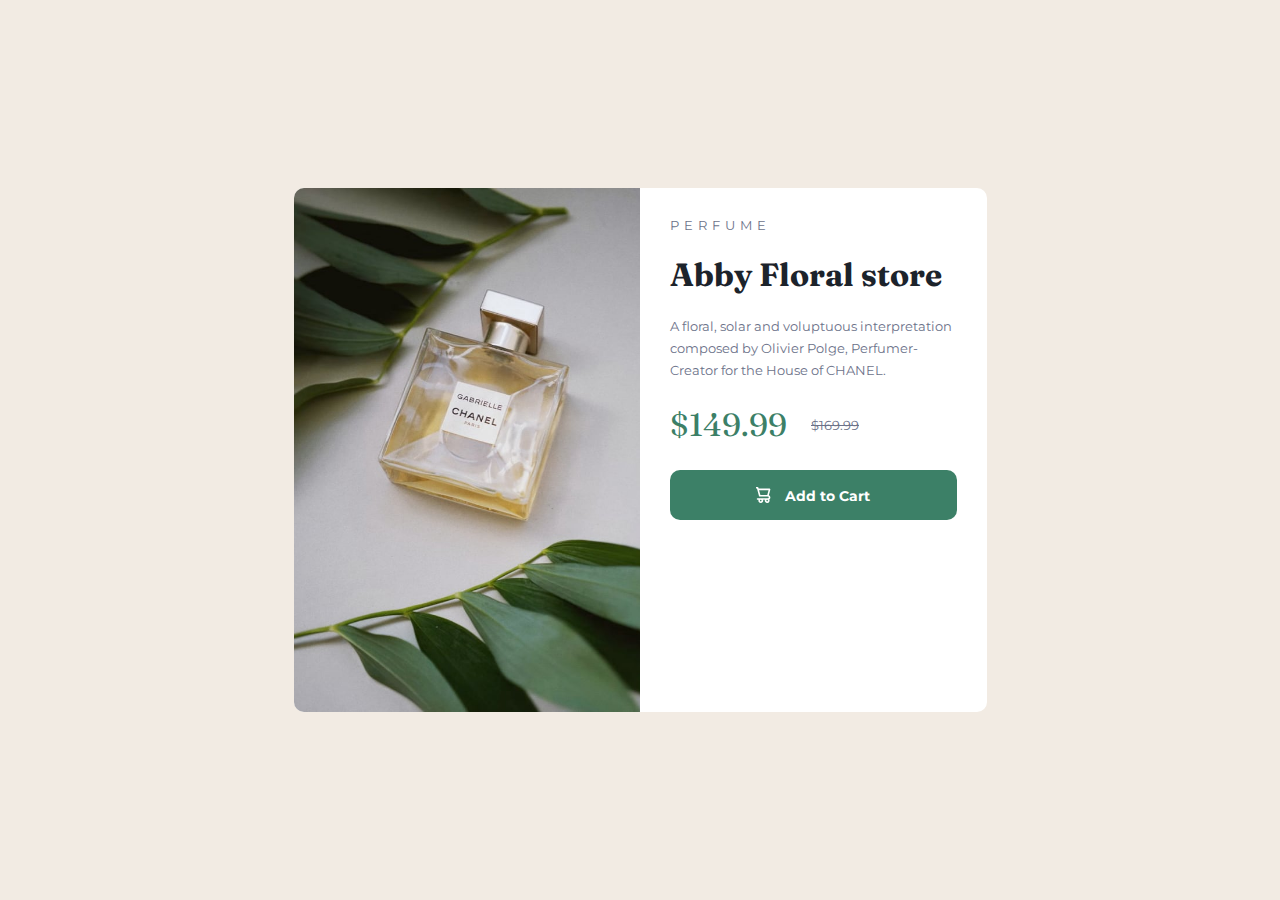
==== index.html @ 8fea63e0 "Updated title" ====
<!DOCTYPE html>
<html lang="en">
  <head>
    <meta charset="UTF-8" />
    <meta name="viewport" content="width=device-width, initial-scale=1.0" />
    <link rel="stylesheet" href="style.css" />
    <title>Frontend Mentor | Product preview card component</title>
  </head>
  <body>
    <div class="app">
    <div class="card">
      <img src="images/image-product-desktop.jpg" alt="product design" />
    </div>

    <div class="right">
      <h2 class="group">PERFUME</h2>
      <h1 class="headline">Abby Floral store</h1>
      <p class="review">A floral, solar and voluptuous interpretation composed by Olivier Polge, Perfumer-Creator for the House of CHANEL.</p>
      <p class="price"><span class="new">$149.99 </span><span class="old">$169.99</span></p>
      <button class="button">
        <img class="cart" src="images/icon-cart.svg" alt="cart" />
        Add to Cart</button>
      </div>
    </div>
  </body>
</html>
---- style.css ----
@import url('https://fonts.googleapis.com/css2?family=Fraunces:ital,opsz,wght@0,9..144,700;1,9..144,700&family=Montserrat:ital,wght@0,500;0,700;1,500;1,700&display=swap');

* {
    box-sizing: border-box;
    font-family: 'Fraunces', serif;
}

body {
    font-family: 'Montserrat', sans-serif;
    width: 100%;
    min-height: 100vh;
    margin: 0;
    padding: 0;
    background-color: hsl(30, 38%, 92%);
    display: flex; 
    justify-content: center;
    align-items: center;
}

.app {
    display: flex;
    background-color: #fff;
    width: 77vh;
    border-radius: 10px;
    margin: 0 1rem;
}

.card {
    width: 50%;
}

.card img {
    width: 100%;
    height: 100%;
    border-radius: 10px 0px 0px 10px;
    object-fit: cover;
}

.right {
    padding: 30px;
    width: 50%;
} 

.group {
    font-size: 13px;
    color: hsl(228, 12%, 48%);
    letter-spacing: 5px;
    font-family: 'Montserrat', sans-serif;
    font-weight: normal;
    margin-top: -1px; 
} 

.headline {
    font-family: 'Fraunces', serif;
    color: hsl(212, 21%, 14%);
} 

.review {
    font-size: 13px;
    font-family: 'Montserrat', sans-serif;
    color: hsl(228, 12%, 48%);
    line-height: 22px;
}

.price {
    display: flex;
    align-items: center;
    margin-top: 1.5rem;
    gap: 1.5rem;
}

.new {
    color: hsl(158, 36%, 37%);
    font-size: 32px;
}

.old {
    font-family: 'Montserrat', sans-serif;;
    font-size: 13px;
    color: hsl(228, 12%, 48%);
    text-decoration: line-through;
} 

.button {
    background-color: hsl(158, 36%, 37%);
    border-radius:  10px;
    padding: 15px;
    margin-top: 10px;
    border: none;
    color: white;
    font-size: 14px;
    font-family: 'Montserrat', sans-serif;
    font-weight: bold;
    align-items: center;
    width: 100%;
    cursor: pointer;
}

.button:hover {
    background-color: hsl(212, 21%, 14%);
}

.cart {
    margin-right: 10px;
    top: 2px;
    position: relative;
}
@media only screen and (max-width: 600px) {
    .app {
        margin-top: 1rem;
        margin-bottom: 1rem;
        flex-direction: column;
        width: 85%;
    }

    .right {
        width: 100%;
    }

    .card {
        width: 100%;
        height: 50%;
    }
    .card img {
        content: url("./images/image-product-mobile.jpg");
        border-radius: 10px 10px 0 0;
    }

    .headline {
        font-size: 40px;
    }

    .review {
        font-size: 16.8px;
    }
}
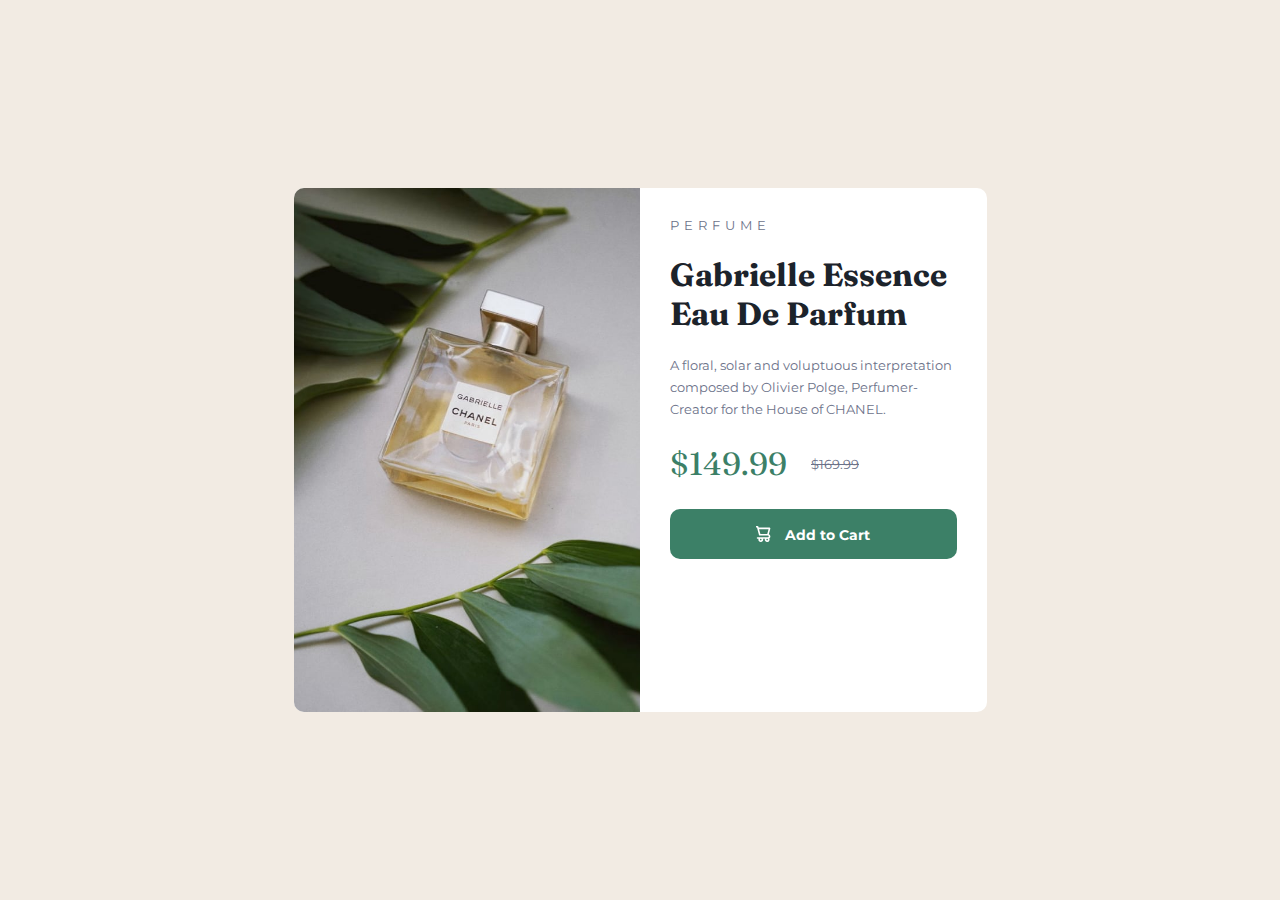
==== commit 34367060: "Updated title" ====
--- a/index.html
+++ b/index.html
@@ -14,7 +14,7 @@
 
     <div class="right">
       <h2 class="group">PERFUME</h2>
-      <h1 class="headline">Abby Floral store</h1>
+      <h1 class="headline">Gabrielle Essence Eau De Parfum</h1>
       <p class="review">A floral, solar and voluptuous interpretation composed by Olivier Polge, Perfumer-Creator for the House of CHANEL.</p>
       <p class="price"><span class="new">$149.99 </span><span class="old">$169.99</span></p>
       <button class="button">
